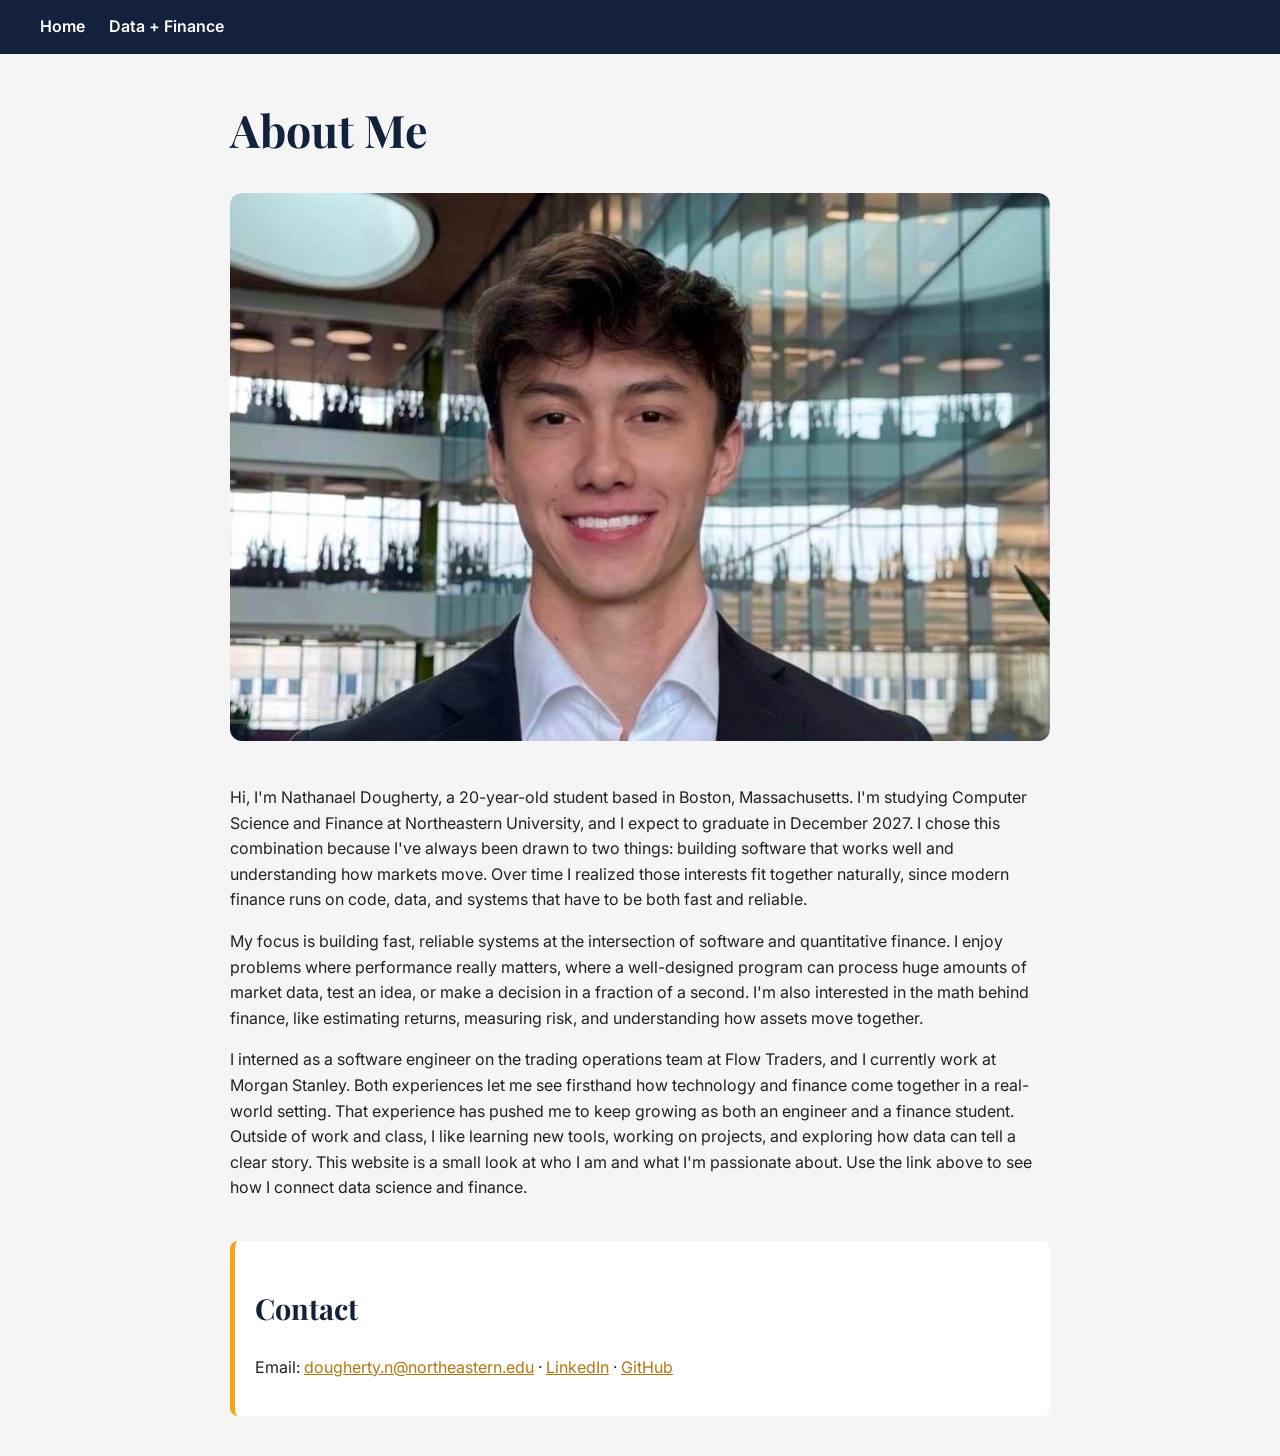
==== index.html @ 22847277 "Initial site" ====
<!DOCTYPE html><html lang="en"><head><meta charset="UTF-8"><title>Nathanael Dougherty</title><link rel="stylesheet" href="style.css"></head>
<body><nav><a href="index.html">Home</a><a href="interests.html">Data + Finance</a></nav>
<main>
<h1>About Me</h1>
<img src="images/me.jpg" alt="Photo of Nathanael">
<p>Hi, I'm Nathanael Dougherty, a 20-year-old student based in Boston, Massachusetts. I'm studying Computer Science and Finance at Northeastern University, and I expect to graduate in December 2027. I chose this combination because I've always been drawn to two things: building software that works well and understanding how markets move. Over time I realized those interests fit together naturally, since modern finance runs on code, data, and systems that have to be both fast and reliable.</p>
<p>My focus is building fast, reliable systems at the intersection of software and quantitative finance. I enjoy problems where performance really matters, where a well-designed program can process huge amounts of market data, test an idea, or make a decision in a fraction of a second. I'm also interested in the math behind finance, like estimating returns, measuring risk, and understanding how assets move together.</p>
<p>I interned as a software engineer on the trading operations team at Flow Traders, and I currently work at Morgan Stanley. Both experiences let me see firsthand how technology and finance come together in a real-world setting. That experience has pushed me to keep growing as both an engineer and a finance student. Outside of work and class, I like learning new tools, working on projects, and exploring how data can tell a clear story. This website is a small look at who I am and what I'm passionate about. Use the link above to see how I connect data science and finance.</p>
<div class="contact"><h2>Contact</h2>
<p>Email: <a href="mailto:dougherty.n@northeastern.edu">dougherty.n@northeastern.edu</a> · <a href="https://linkedin.com/in/nathanael-dougherty">LinkedIn</a> · <a href="https://github.com/NathanDougherty">GitHub</a></p></div>
</main></body></html>
---- style.css ----
@import url('https://fonts.googleapis.com/css2?family=Inter:wght@400;600&family=Playfair+Display:wght@700&display=swap');
:root{--navy:#14213d;--gold:#fca311;--light:#f5f5f5;--text:#222;}
body{margin:0;font-family:'Inter',sans-serif;color:var(--text);background:var(--light);line-height:1.6;}
nav{background:var(--navy);padding:14px 40px;display:flex;gap:24px;}
nav a{color:#fff;text-decoration:none;font-weight:600;}
nav a:hover{color:var(--gold);}
main{max-width:820px;margin:40px auto;padding:0 24px;}
h1{font-family:'Playfair Display',serif;font-size:2.8rem;color:var(--navy);margin-bottom:8px;}
h2{font-family:'Playfair Display',serif;font-size:1.8rem;color:var(--navy);}
img{max-width:100%;border-radius:12px;margin:20px 0;}
a{color:#b5770a;}
.contact{background:#fff;padding:20px;border-left:5px solid var(--gold);border-radius:8px;margin-top:40px;}
#chart svg{background:#fff;border-radius:8px;}
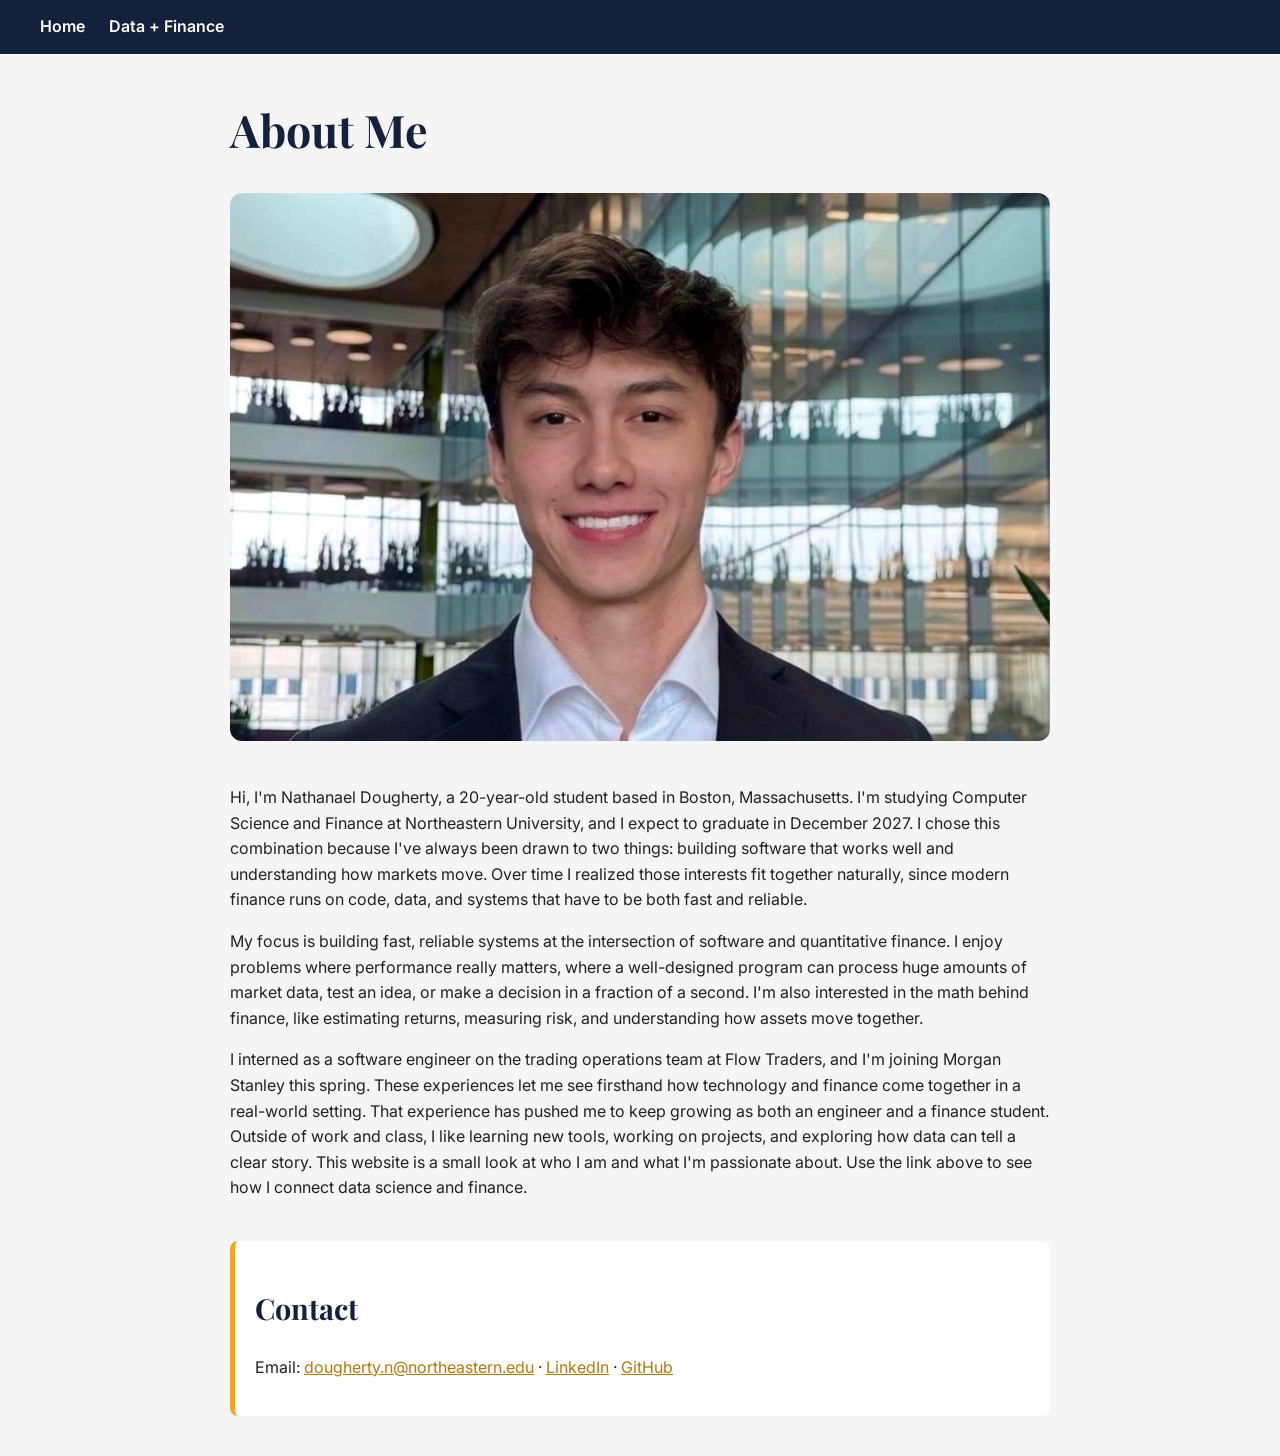
==== commit a7841ce4: "Update experience" ====
--- a/index.html
+++ b/index.html
@@ -5,7 +5,7 @@
 <img src="images/me.jpg" alt="Photo of Nathanael">
 <p>Hi, I'm Nathanael Dougherty, a 20-year-old student based in Boston, Massachusetts. I'm studying Computer Science and Finance at Northeastern University, and I expect to graduate in December 2027. I chose this combination because I've always been drawn to two things: building software that works well and understanding how markets move. Over time I realized those interests fit together naturally, since modern finance runs on code, data, and systems that have to be both fast and reliable.</p>
 <p>My focus is building fast, reliable systems at the intersection of software and quantitative finance. I enjoy problems where performance really matters, where a well-designed program can process huge amounts of market data, test an idea, or make a decision in a fraction of a second. I'm also interested in the math behind finance, like estimating returns, measuring risk, and understanding how assets move together.</p>
-<p>I interned as a software engineer on the trading operations team at Flow Traders, and I currently work at Morgan Stanley. Both experiences let me see firsthand how technology and finance come together in a real-world setting. That experience has pushed me to keep growing as both an engineer and a finance student. Outside of work and class, I like learning new tools, working on projects, and exploring how data can tell a clear story. This website is a small look at who I am and what I'm passionate about. Use the link above to see how I connect data science and finance.</p>
+<p>I interned as a software engineer on the trading operations team at Flow Traders, and I'm joining Morgan Stanley this spring. These experiences let me see firsthand how technology and finance come together in a real-world setting. That experience has pushed me to keep growing as both an engineer and a finance student. Outside of work and class, I like learning new tools, working on projects, and exploring how data can tell a clear story. This website is a small look at who I am and what I'm passionate about. Use the link above to see how I connect data science and finance.</p>
 <div class="contact"><h2>Contact</h2>
 <p>Email: <a href="mailto:dougherty.n@northeastern.edu">dougherty.n@northeastern.edu</a> · <a href="https://linkedin.com/in/nathanael-dougherty">LinkedIn</a> · <a href="https://github.com/NathanDougherty">GitHub</a></p></div>
 </main></body></html>
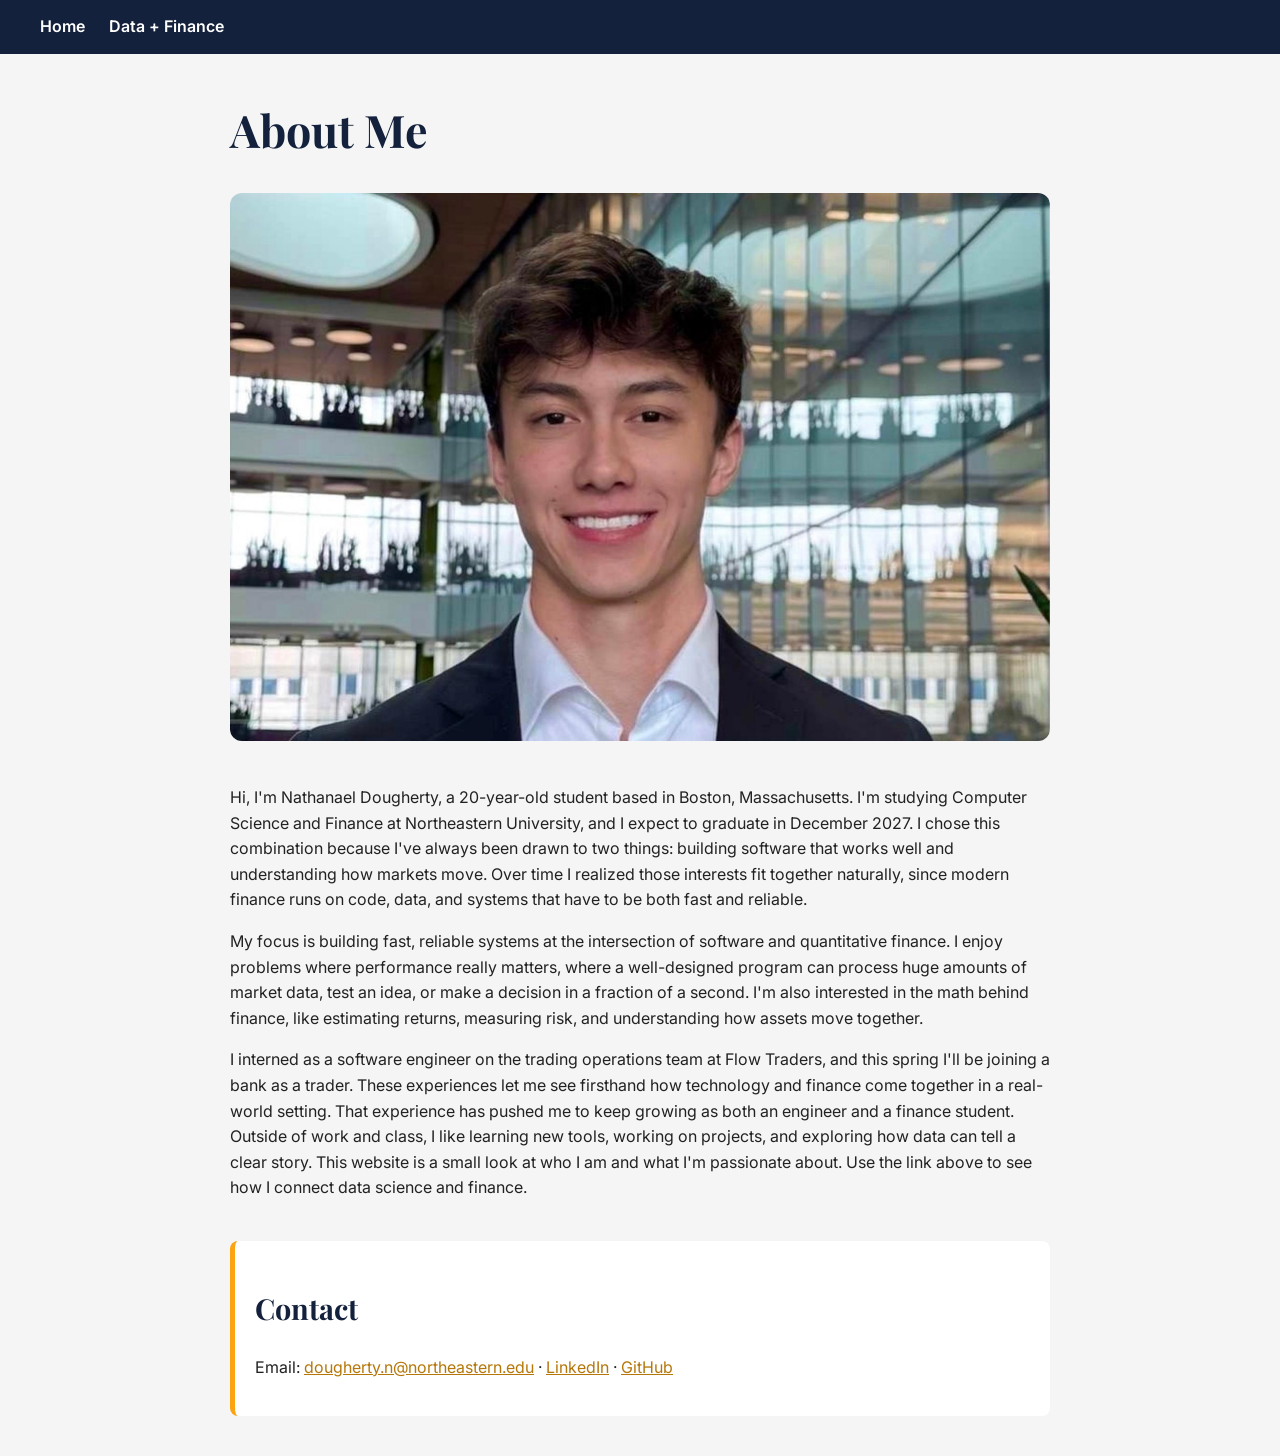
==== commit fd98ddc6: "Generalize spring role" ====
--- a/index.html
+++ b/index.html
@@ -5,7 +5,7 @@
 <img src="images/me.jpg" alt="Photo of Nathanael">
 <p>Hi, I'm Nathanael Dougherty, a 20-year-old student based in Boston, Massachusetts. I'm studying Computer Science and Finance at Northeastern University, and I expect to graduate in December 2027. I chose this combination because I've always been drawn to two things: building software that works well and understanding how markets move. Over time I realized those interests fit together naturally, since modern finance runs on code, data, and systems that have to be both fast and reliable.</p>
 <p>My focus is building fast, reliable systems at the intersection of software and quantitative finance. I enjoy problems where performance really matters, where a well-designed program can process huge amounts of market data, test an idea, or make a decision in a fraction of a second. I'm also interested in the math behind finance, like estimating returns, measuring risk, and understanding how assets move together.</p>
-<p>I interned as a software engineer on the trading operations team at Flow Traders, and I'm joining Morgan Stanley this spring. These experiences let me see firsthand how technology and finance come together in a real-world setting. That experience has pushed me to keep growing as both an engineer and a finance student. Outside of work and class, I like learning new tools, working on projects, and exploring how data can tell a clear story. This website is a small look at who I am and what I'm passionate about. Use the link above to see how I connect data science and finance.</p>
+<p>I interned as a software engineer on the trading operations team at Flow Traders, and this spring I'll be joining a bank as a trader. These experiences let me see firsthand how technology and finance come together in a real-world setting. That experience has pushed me to keep growing as both an engineer and a finance student. Outside of work and class, I like learning new tools, working on projects, and exploring how data can tell a clear story. This website is a small look at who I am and what I'm passionate about. Use the link above to see how I connect data science and finance.</p>
 <div class="contact"><h2>Contact</h2>
 <p>Email: <a href="mailto:dougherty.n@northeastern.edu">dougherty.n@northeastern.edu</a> · <a href="https://linkedin.com/in/nathanael-dougherty">LinkedIn</a> · <a href="https://github.com/NathanDougherty">GitHub</a></p></div>
 </main></body></html>
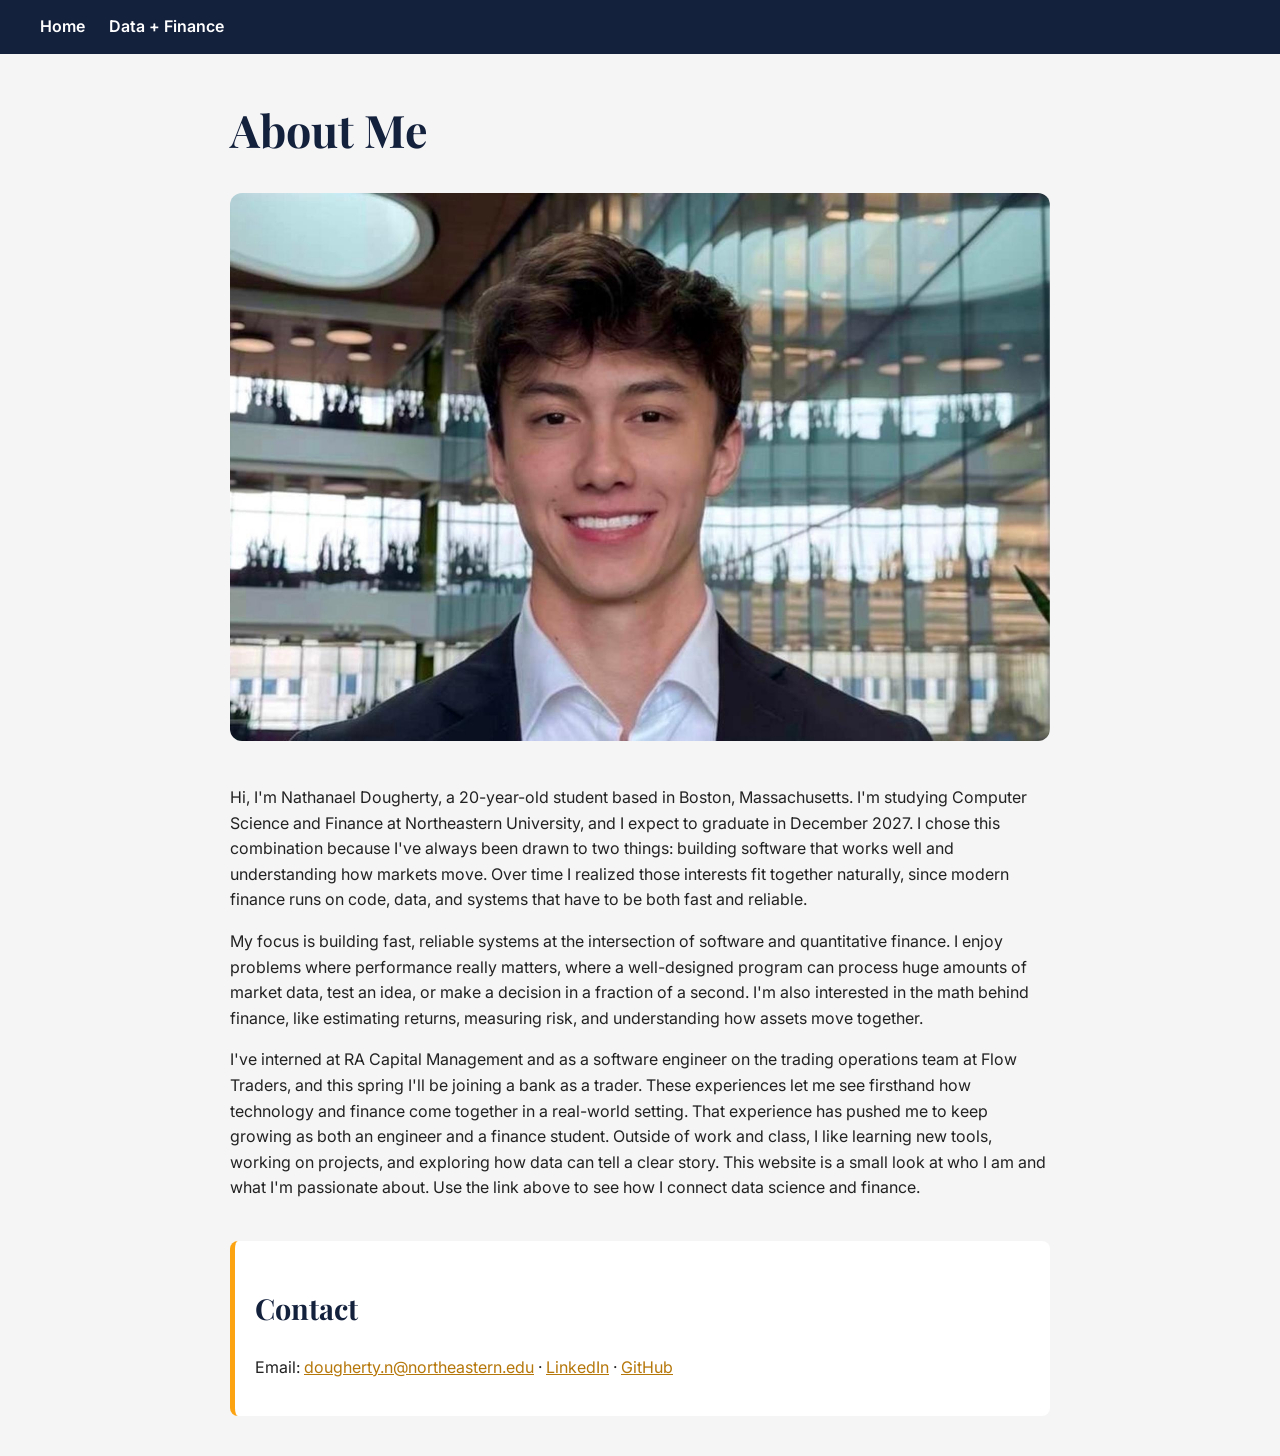
==== commit c609a482: "Add RA Capital" ====
--- a/index.html
+++ b/index.html
@@ -5,7 +5,7 @@
 <img src="images/me.jpg" alt="Photo of Nathanael">
 <p>Hi, I'm Nathanael Dougherty, a 20-year-old student based in Boston, Massachusetts. I'm studying Computer Science and Finance at Northeastern University, and I expect to graduate in December 2027. I chose this combination because I've always been drawn to two things: building software that works well and understanding how markets move. Over time I realized those interests fit together naturally, since modern finance runs on code, data, and systems that have to be both fast and reliable.</p>
 <p>My focus is building fast, reliable systems at the intersection of software and quantitative finance. I enjoy problems where performance really matters, where a well-designed program can process huge amounts of market data, test an idea, or make a decision in a fraction of a second. I'm also interested in the math behind finance, like estimating returns, measuring risk, and understanding how assets move together.</p>
-<p>I interned as a software engineer on the trading operations team at Flow Traders, and this spring I'll be joining a bank as a trader. These experiences let me see firsthand how technology and finance come together in a real-world setting. That experience has pushed me to keep growing as both an engineer and a finance student. Outside of work and class, I like learning new tools, working on projects, and exploring how data can tell a clear story. This website is a small look at who I am and what I'm passionate about. Use the link above to see how I connect data science and finance.</p>
+<p>I've interned at RA Capital Management and as a software engineer on the trading operations team at Flow Traders, and this spring I'll be joining a bank as a trader. These experiences let me see firsthand how technology and finance come together in a real-world setting. That experience has pushed me to keep growing as both an engineer and a finance student. Outside of work and class, I like learning new tools, working on projects, and exploring how data can tell a clear story. This website is a small look at who I am and what I'm passionate about. Use the link above to see how I connect data science and finance.</p>
 <div class="contact"><h2>Contact</h2>
 <p>Email: <a href="mailto:dougherty.n@northeastern.edu">dougherty.n@northeastern.edu</a> · <a href="https://linkedin.com/in/nathanael-dougherty">LinkedIn</a> · <a href="https://github.com/NathanDougherty">GitHub</a></p></div>
 </main></body></html>
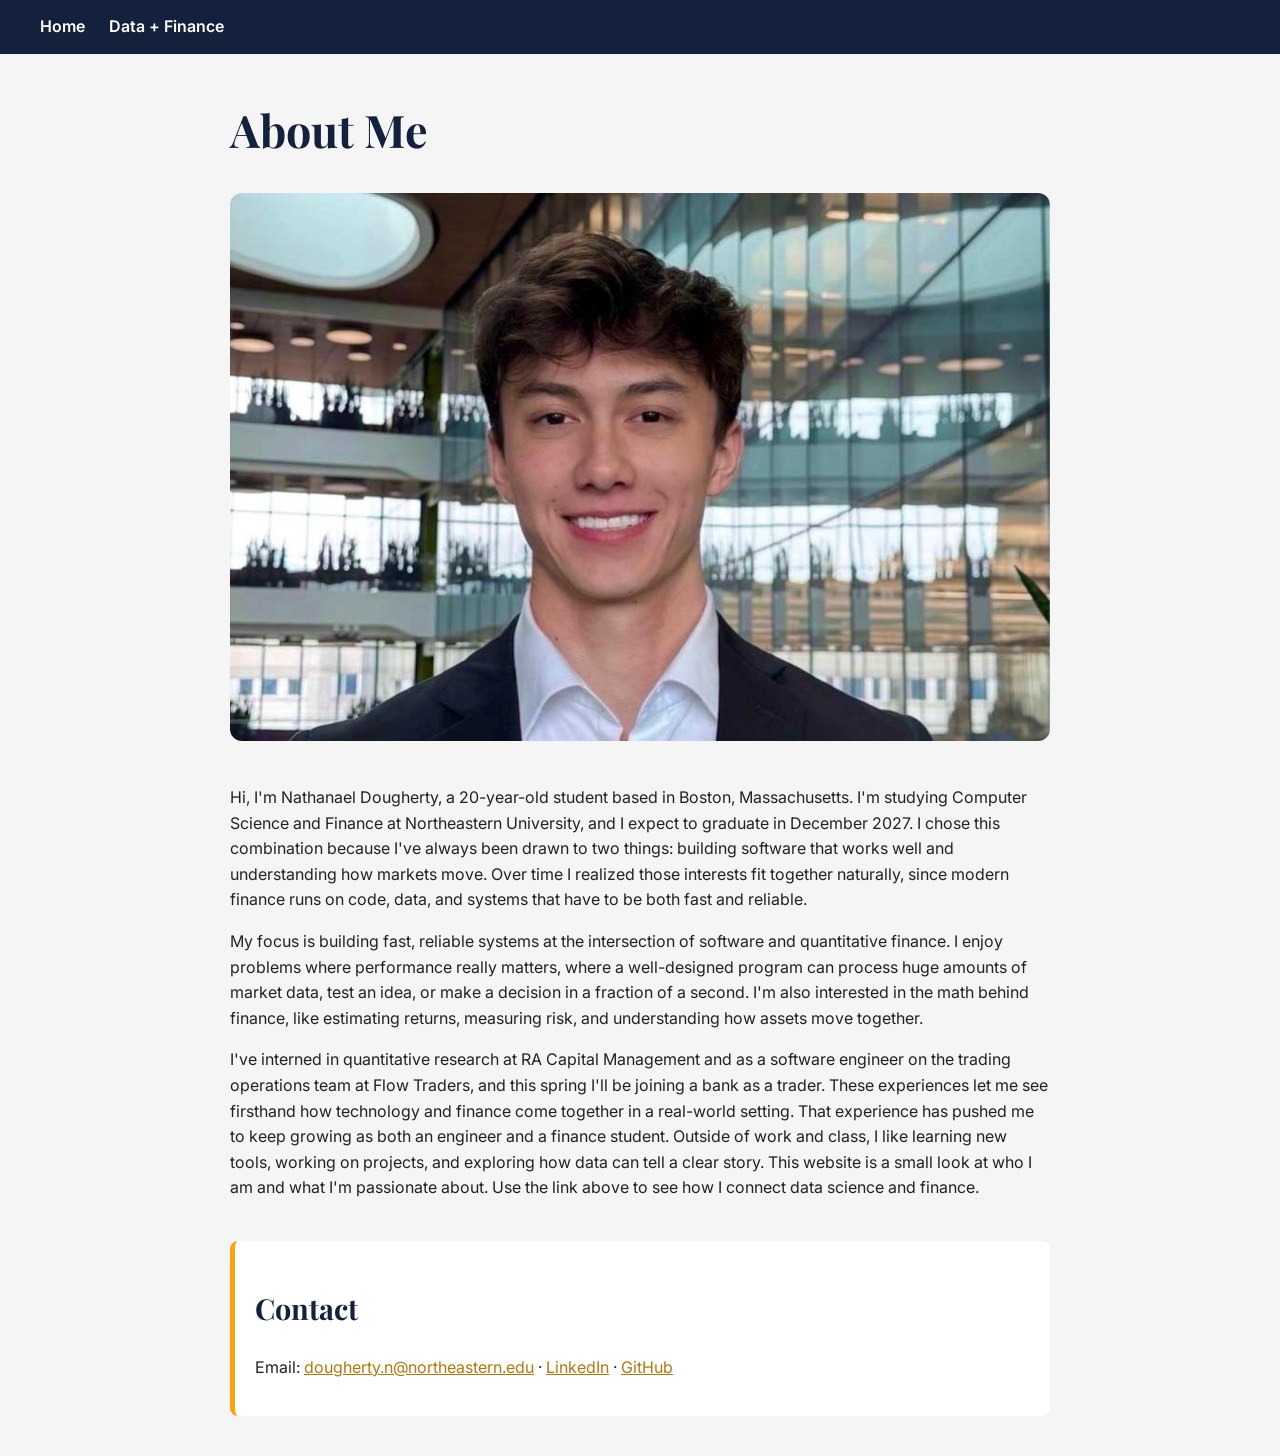
==== commit b1a1b43b: "Add RA role" ====
--- a/index.html
+++ b/index.html
@@ -5,7 +5,7 @@
 <img src="images/me.jpg" alt="Photo of Nathanael">
 <p>Hi, I'm Nathanael Dougherty, a 20-year-old student based in Boston, Massachusetts. I'm studying Computer Science and Finance at Northeastern University, and I expect to graduate in December 2027. I chose this combination because I've always been drawn to two things: building software that works well and understanding how markets move. Over time I realized those interests fit together naturally, since modern finance runs on code, data, and systems that have to be both fast and reliable.</p>
 <p>My focus is building fast, reliable systems at the intersection of software and quantitative finance. I enjoy problems where performance really matters, where a well-designed program can process huge amounts of market data, test an idea, or make a decision in a fraction of a second. I'm also interested in the math behind finance, like estimating returns, measuring risk, and understanding how assets move together.</p>
-<p>I've interned at RA Capital Management and as a software engineer on the trading operations team at Flow Traders, and this spring I'll be joining a bank as a trader. These experiences let me see firsthand how technology and finance come together in a real-world setting. That experience has pushed me to keep growing as both an engineer and a finance student. Outside of work and class, I like learning new tools, working on projects, and exploring how data can tell a clear story. This website is a small look at who I am and what I'm passionate about. Use the link above to see how I connect data science and finance.</p>
+<p>I've interned in quantitative research at RA Capital Management and as a software engineer on the trading operations team at Flow Traders, and this spring I'll be joining a bank as a trader. These experiences let me see firsthand how technology and finance come together in a real-world setting. That experience has pushed me to keep growing as both an engineer and a finance student. Outside of work and class, I like learning new tools, working on projects, and exploring how data can tell a clear story. This website is a small look at who I am and what I'm passionate about. Use the link above to see how I connect data science and finance.</p>
 <div class="contact"><h2>Contact</h2>
 <p>Email: <a href="mailto:dougherty.n@northeastern.edu">dougherty.n@northeastern.edu</a> · <a href="https://linkedin.com/in/nathanael-dougherty">LinkedIn</a> · <a href="https://github.com/NathanDougherty">GitHub</a></p></div>
 </main></body></html>
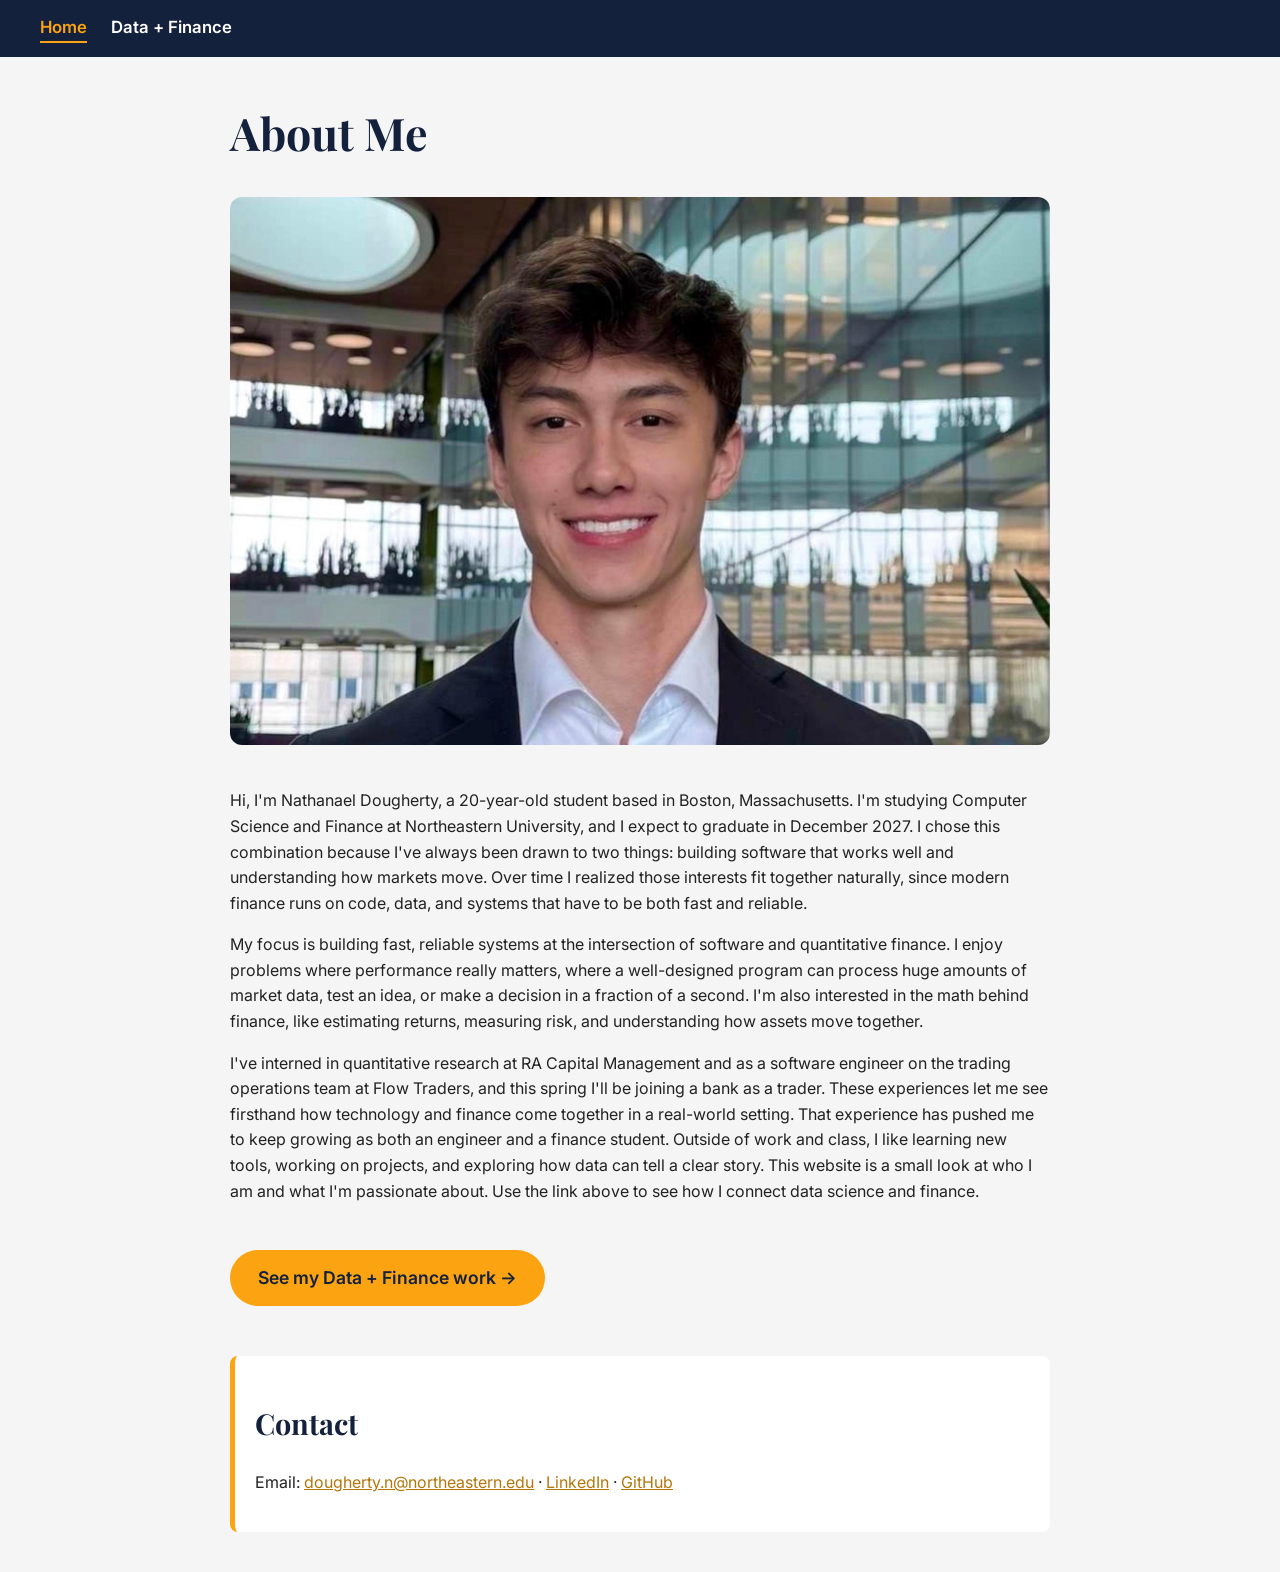
==== commit bbf7acc1: "CTA button, nav highlight, new page 2 text" ====
--- a/index.html
+++ b/index.html
@@ -1,11 +1,12 @@
 <!DOCTYPE html><html lang="en"><head><meta charset="UTF-8"><title>Nathanael Dougherty</title><link rel="stylesheet" href="style.css"></head>
-<body><nav><a href="index.html">Home</a><a href="interests.html">Data + Finance</a></nav>
+<body><nav><a href="index.html" class="active">Home</a><a href="interests.html">Data + Finance</a></nav>
 <main>
 <h1>About Me</h1>
 <img src="images/me.jpg" alt="Photo of Nathanael">
 <p>Hi, I'm Nathanael Dougherty, a 20-year-old student based in Boston, Massachusetts. I'm studying Computer Science and Finance at Northeastern University, and I expect to graduate in December 2027. I chose this combination because I've always been drawn to two things: building software that works well and understanding how markets move. Over time I realized those interests fit together naturally, since modern finance runs on code, data, and systems that have to be both fast and reliable.</p>
 <p>My focus is building fast, reliable systems at the intersection of software and quantitative finance. I enjoy problems where performance really matters, where a well-designed program can process huge amounts of market data, test an idea, or make a decision in a fraction of a second. I'm also interested in the math behind finance, like estimating returns, measuring risk, and understanding how assets move together.</p>
 <p>I've interned in quantitative research at RA Capital Management and as a software engineer on the trading operations team at Flow Traders, and this spring I'll be joining a bank as a trader. These experiences let me see firsthand how technology and finance come together in a real-world setting. That experience has pushed me to keep growing as both an engineer and a finance student. Outside of work and class, I like learning new tools, working on projects, and exploring how data can tell a clear story. This website is a small look at who I am and what I'm passionate about. Use the link above to see how I connect data science and finance.</p>
+<a class="cta" href="interests.html">See my Data + Finance work &rarr;</a>
 <div class="contact"><h2>Contact</h2>
 <p>Email: <a href="mailto:dougherty.n@northeastern.edu">dougherty.n@northeastern.edu</a> · <a href="https://linkedin.com/in/nathanael-dougherty">LinkedIn</a> · <a href="https://github.com/NathanDougherty">GitHub</a></p></div>
 </main></body></html>
--- a/style.css
+++ b/style.css
@@ -11,3 +11,7 @@
 a{color:#b5770a;}
 .contact{background:#fff;padding:20px;border-left:5px solid var(--gold);border-radius:8px;margin-top:40px;}
 #chart svg{background:#fff;border-radius:8px;}
+.cta{display:inline-block;margin:30px 0 10px;padding:14px 28px;background:var(--gold);color:var(--navy);font-weight:600;border-radius:30px;text-decoration:none;font-size:1.1rem;}
+.cta:hover{background:var(--navy);color:#fff;}
+nav a.active{color:var(--gold);border-bottom:2px solid var(--gold);}
+nav a{font-size:1.05rem;}
